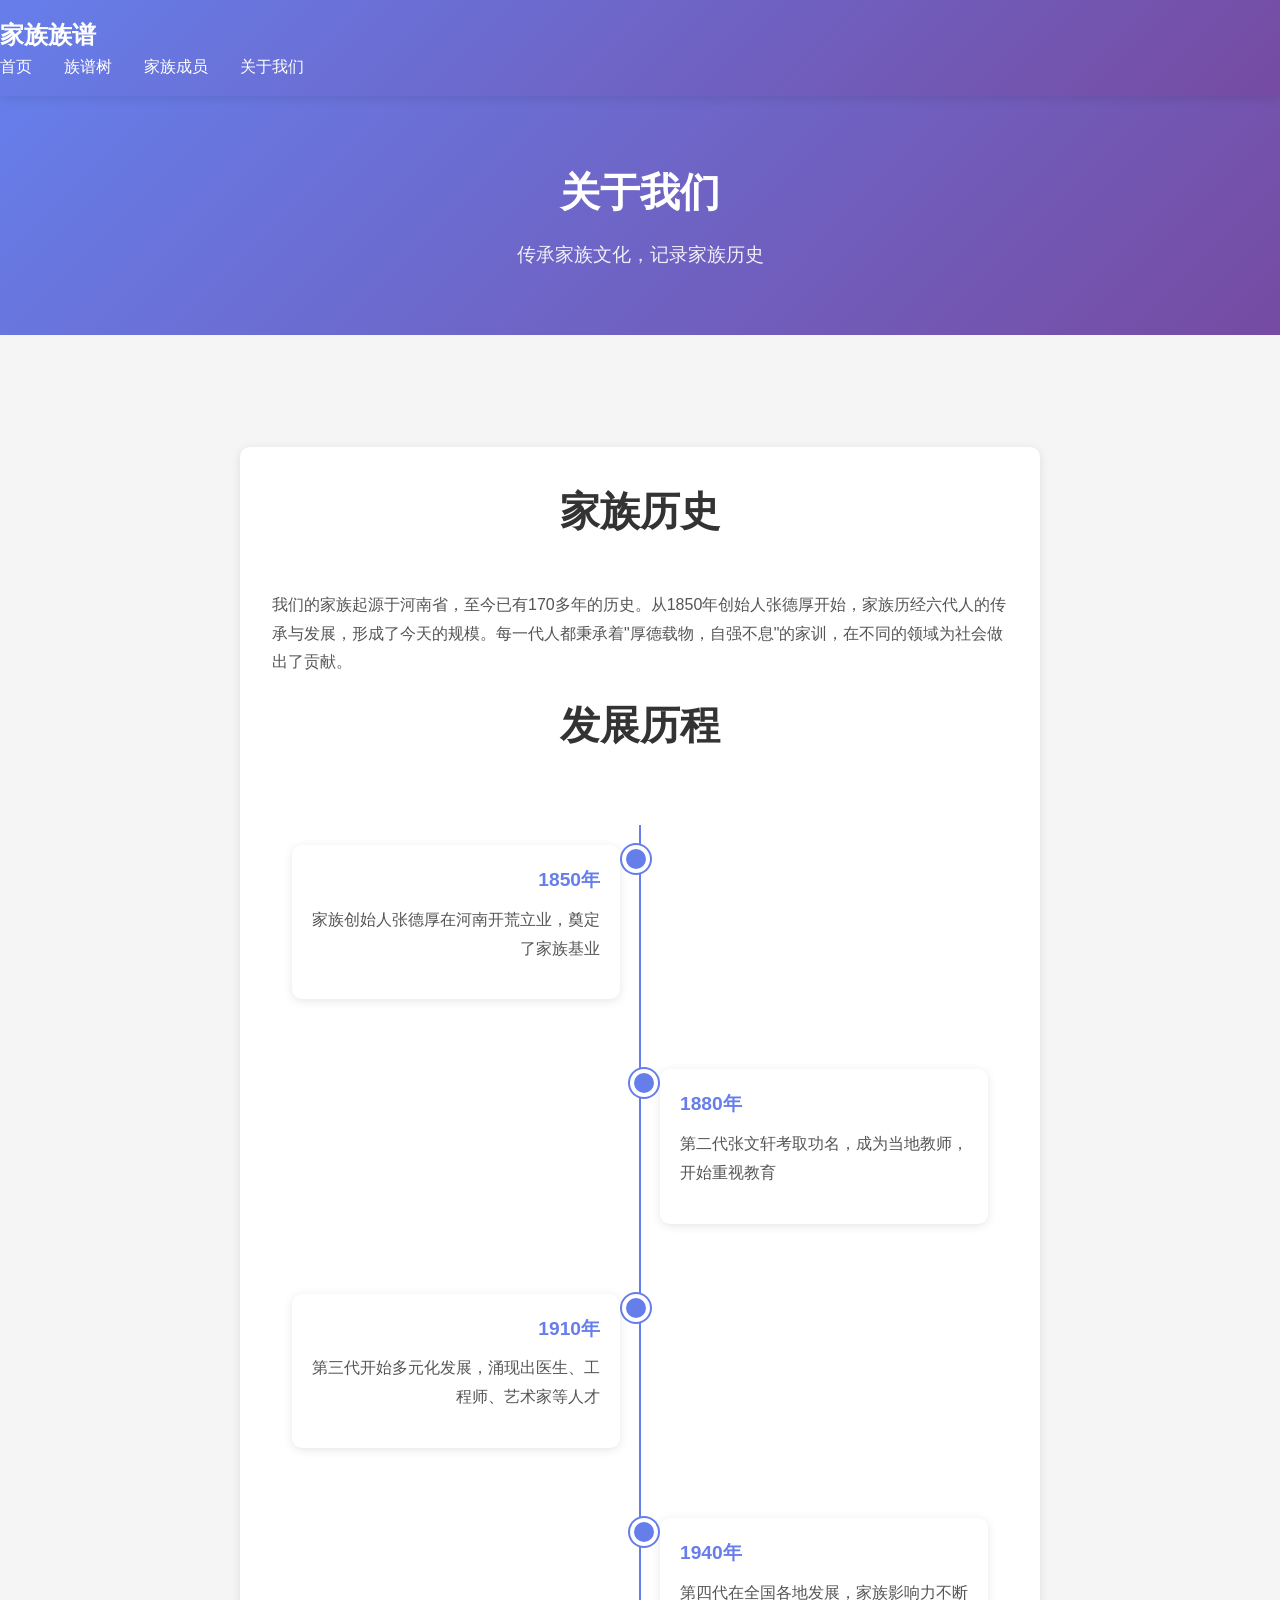
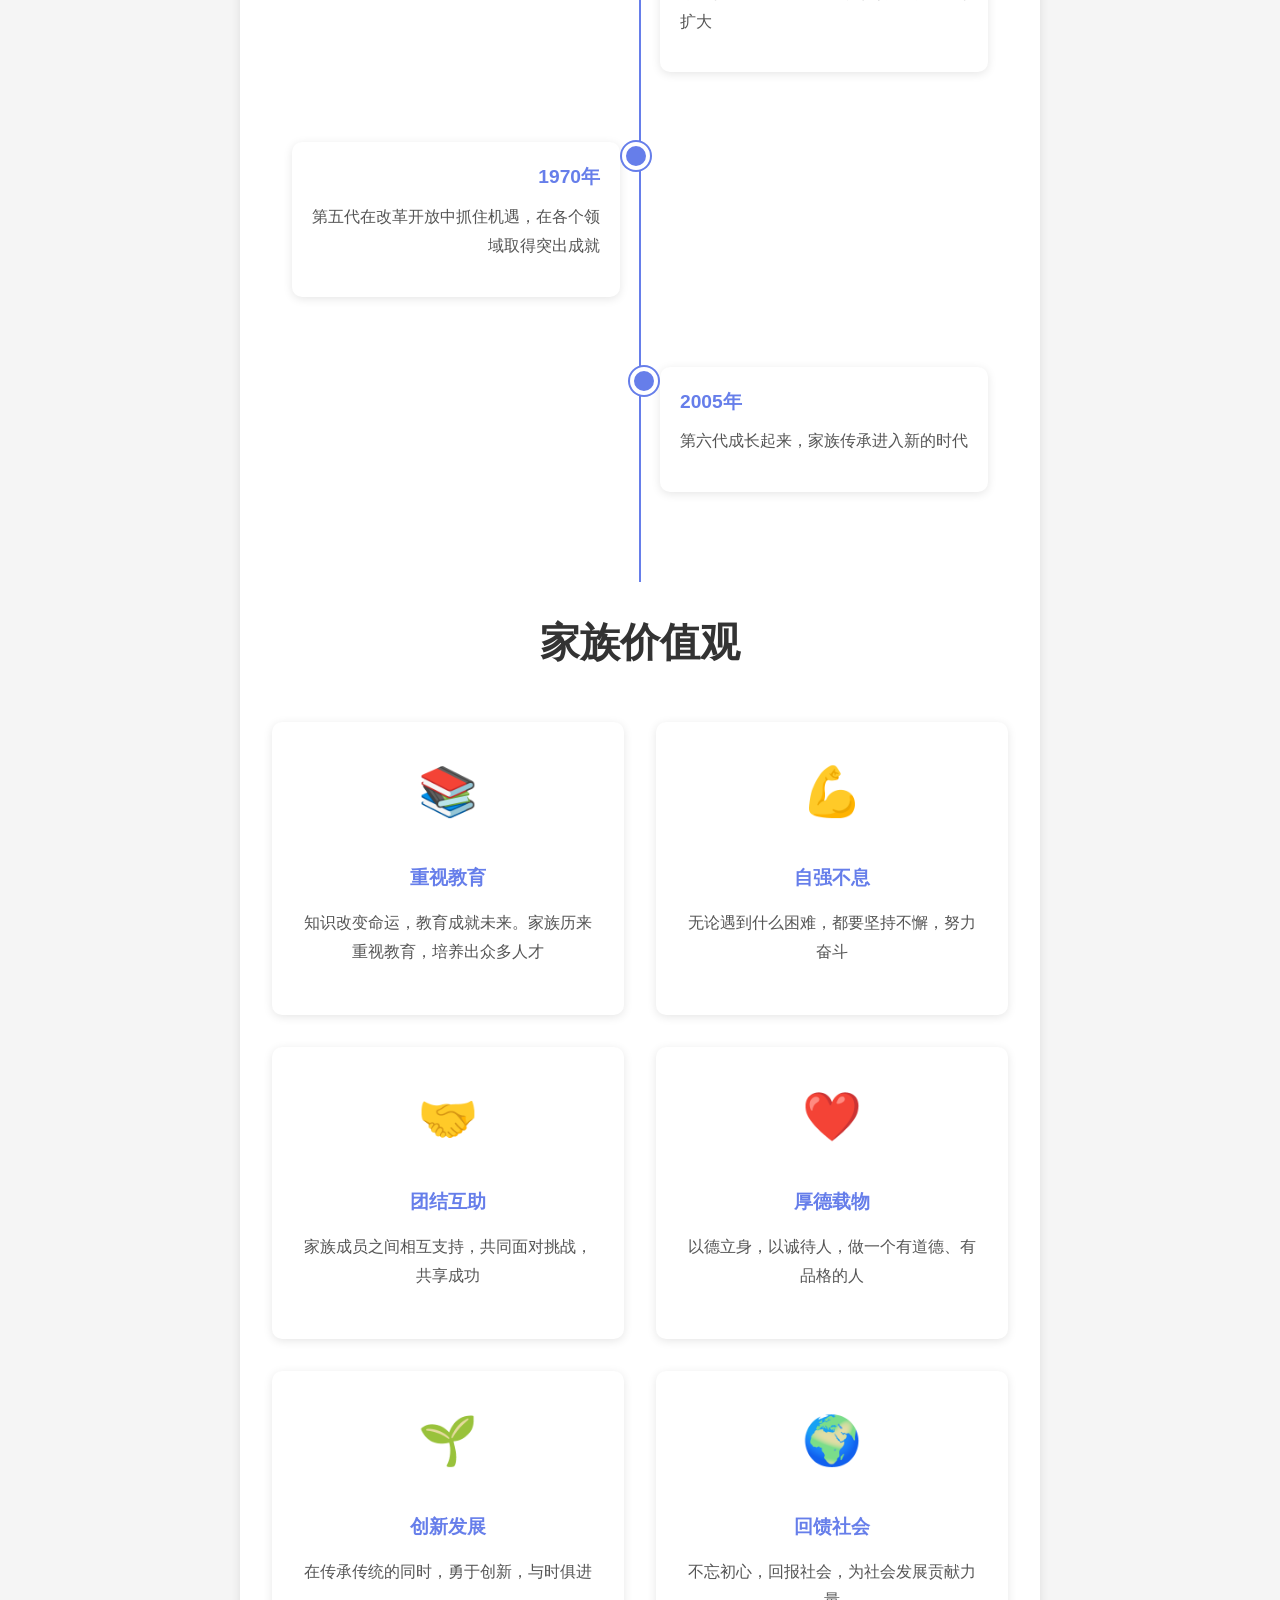
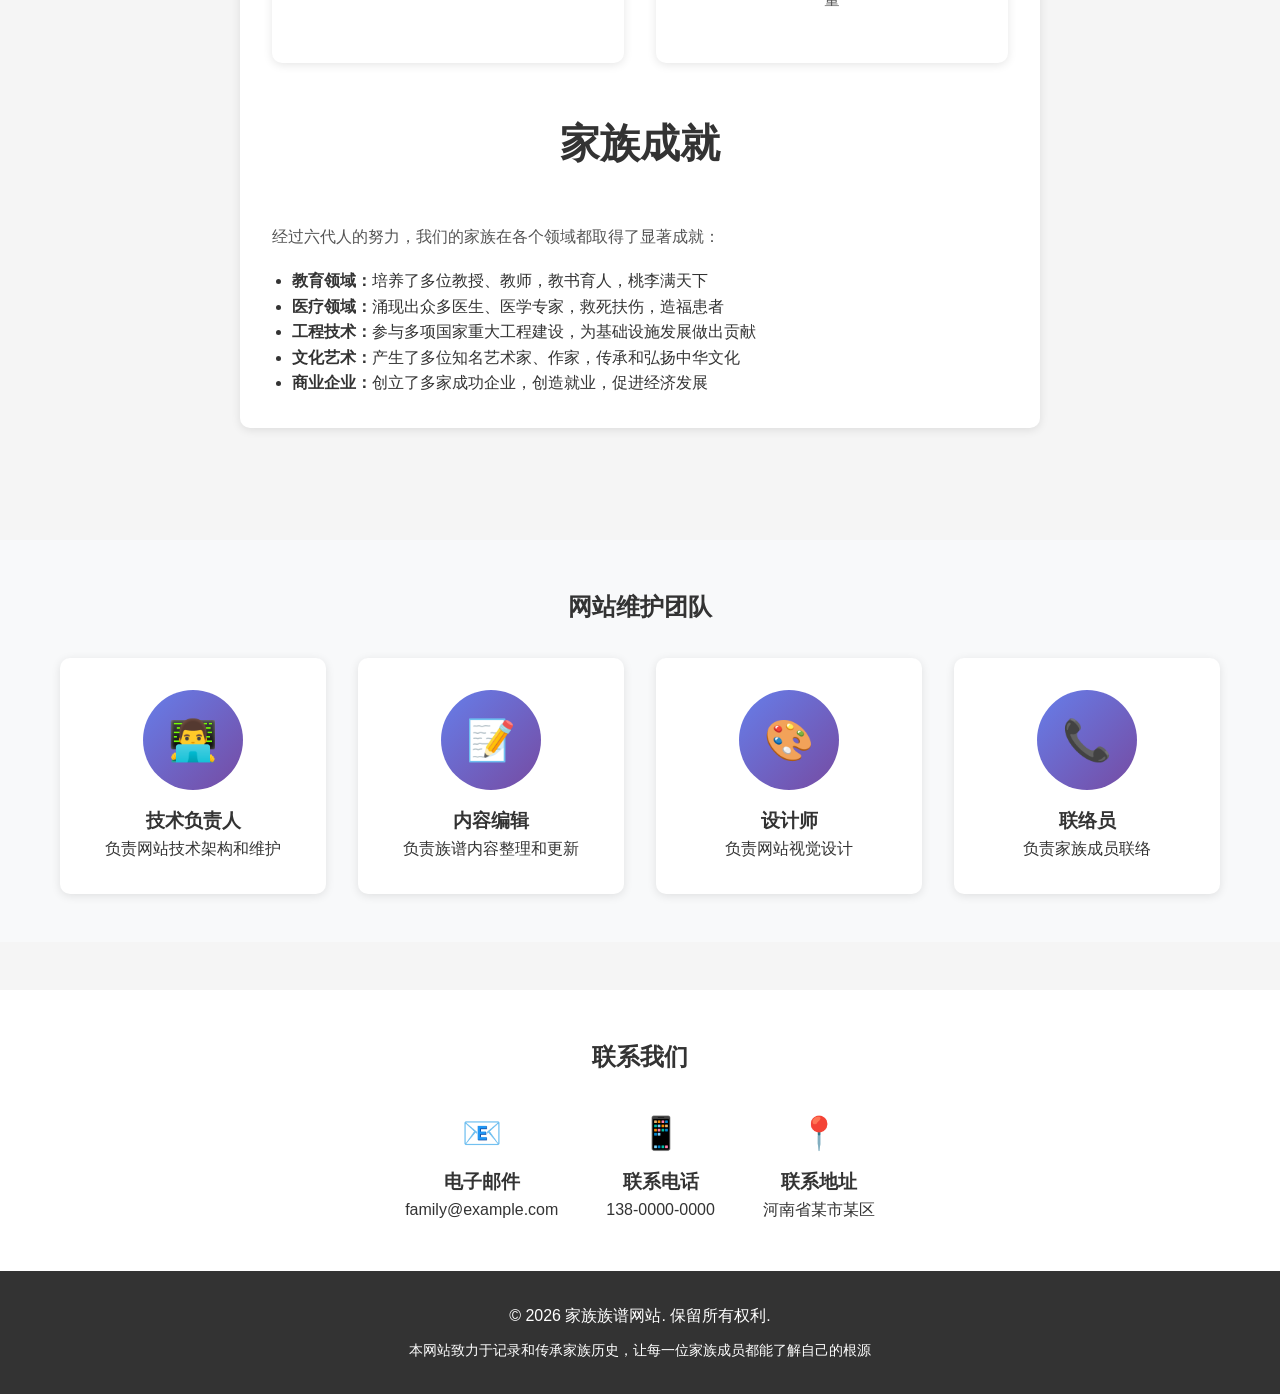
==== about.html @ 2ebe6a76 "Add files via upload" ====
<!DOCTYPE html>
<html lang="zh-CN">
<head>
    <meta charset="UTF-8">
    <meta name="viewport" content="width=device-width, initial-scale=1.0">
    <title>关于我们 - 家族族谱网站</title>
    <link rel="stylesheet" href="styles.css">
    <style>
        .about-hero {
            background: linear-gradient(135deg, #667eea 0%, #764ba2 100%);
            color: white;
            text-align: center;
            padding: 4rem 2rem;
            margin-bottom: 3rem;
        }

        .about-hero h1 {
            font-size: 2.5rem;
            margin-bottom: 1rem;
        }

        .about-hero p {
            font-size: 1.2rem;
            opacity: 0.9;
        }

        .timeline {
            position: relative;
            max-width: 800px;
            margin: 0 auto 3rem;
            padding: 20px 0;
        }

        .timeline::before {
            content: '';
            position: absolute;
            left: 50%;
            transform: translateX(-50%);
            width: 2px;
            height: 100%;
            background: #667eea;
        }

        .timeline-item {
            position: relative;
            margin-bottom: 30px;
            width: 50%;
            padding: 20px;
        }

        .timeline-item:nth-child(odd) {
            left: 0;
            text-align: right;
        }

        .timeline-item:nth-child(even) {
            left: 50%;
            text-align: left;
        }

        .timeline-item::before {
            content: '';
            position: absolute;
            top: 20px;
            width: 20px;
            height: 20px;
            background: #667eea;
            border-radius: 50%;
            border: 4px solid white;
            box-shadow: 0 0 0 2px #667eea;
        }

        .timeline-item:nth-child(odd)::before {
            right: -10px;
        }

        .timeline-item:nth-child(even)::before {
            left: -10px;
        }

        .timeline-content {
            background: white;
            padding: 20px;
            border-radius: 10px;
            box-shadow: 0 2px 10px rgba(0, 0, 0, 0.1);
        }

        .timeline-year {
            font-weight: bold;
            color: #667eea;
            font-size: 1.2rem;
            margin-bottom: 10px;
        }

        .values-grid {
            display: grid;
            grid-template-columns: repeat(auto-fit, minmax(250px, 1fr));
            gap: 2rem;
            margin-bottom: 3rem;
        }

        .value-card {
            background: white;
            padding: 2rem;
            border-radius: 10px;
            text-align: center;
            box-shadow: 0 2px 10px rgba(0, 0, 0, 0.1);
            transition: transform 0.3s;
        }

        .value-card:hover {
            transform: translateY(-5px);
        }

        .value-icon {
            font-size: 3rem;
            margin-bottom: 1rem;
        }

        .value-card h3 {
            color: #667eea;
            margin-bottom: 1rem;
        }

        .team-section {
            background: #f8f9fa;
            padding: 3rem 0;
            margin-top: 3rem;
        }

        .team-grid {
            display: grid;
            grid-template-columns: repeat(auto-fit, minmax(200px, 1fr));
            gap: 2rem;
            margin-top: 2rem;
        }

        .team-member {
            background: white;
            padding: 2rem;
            border-radius: 10px;
            text-align: center;
            box-shadow: 0 2px 10px rgba(0, 0, 0, 0.1);
        }

        .team-member-avatar {
            width: 100px;
            height: 100px;
            background: linear-gradient(135deg, #667eea 0%, #764ba2 100%);
            border-radius: 50%;
            margin: 0 auto 1rem;
            display: flex;
            align-items: center;
            justify-content: center;
            font-size: 2.5rem;
            color: white;
        }

        .contact-section {
            background: white;
            padding: 3rem 0;
            margin-top: 3rem;
        }

        .contact-info {
            display: flex;
            justify-content: center;
            gap: 3rem;
            flex-wrap: wrap;
            margin-top: 2rem;
        }

        .contact-item {
            text-align: center;
        }

        .contact-item-icon {
            font-size: 2rem;
            margin-bottom: 0.5rem;
        }

        @media (max-width: 768px) {
            .timeline::before {
                left: 20px;
            }

            .timeline-item {
                width: 100%;
                padding-left: 50px;
                text-align: left !important;
            }

            .timeline-item:nth-child(odd),
            .timeline-item:nth-child(even) {
                left: 0;
            }

            .timeline-item::before {
                left: 10px !important;
                right: auto !important;
            }

            .about-hero h1 {
                font-size: 2rem;
            }

            .contact-info {
                gap: 2rem;
            }
        }
    </style>
</head>
<body>
    <header>
        <nav class="navbar">
            <div class="nav-brand">家族族谱</div>
            <ul class="nav-menu">
                <li><a href="index.html">首页</a></li>
                <li><a href="tree.html">族谱树</a></li>
                <li><a href="members.html">家族成员</a></li>
                <li><a href="about.html">关于我们</a></li>
            </ul>
        </nav>
    </header>

    <main>
        <section class="about-hero">
            <h1>关于我们</h1>
            <p>传承家族文化，记录家族历史</p>
        </section>

        <section class="about-section">
            <div class="container">
                <div class="about-content">
                    <h2>家族历史</h2>
                    <p>我们的家族起源于河南省，至今已有170多年的历史。从1850年创始人张德厚开始，家族历经六代人的传承与发展，形成了今天的规模。每一代人都秉承着"厚德载物，自强不息"的家训，在不同的领域为社会做出了贡献。</p>

                    <h2>发展历程</h2>

                    <div class="timeline">
                        <div class="timeline-item">
                            <div class="timeline-content">
                                <div class="timeline-year">1850年</div>
                                <p>家族创始人张德厚在河南开荒立业，奠定了家族基业</p>
                            </div>
                        </div>

                        <div class="timeline-item">
                            <div class="timeline-content">
                                <div class="timeline-year">1880年</div>
                                <p>第二代张文轩考取功名，成为当地教师，开始重视教育</p>
                            </div>
                        </div>

                        <div class="timeline-item">
                            <div class="timeline-content">
                                <div class="timeline-year">1910年</div>
                                <p>第三代开始多元化发展，涌现出医生、工程师、艺术家等人才</p>
                            </div>
                        </div>

                        <div class="timeline-item">
                            <div class="timeline-content">
                                <div class="timeline-year">1940年</div>
                                <p>第四代在全国各地发展，家族影响力不断扩大</p>
                            </div>
                        </div>

                        <div class="timeline-item">
                            <div class="timeline-content">
                                <div class="timeline-year">1970年</div>
                                <p>第五代在改革开放中抓住机遇，在各个领域取得突出成就</p>
                            </div>
                        </div>

                        <div class="timeline-item">
                            <div class="timeline-content">
                                <div class="timeline-year">2005年</div>
                                <p>第六代成长起来，家族传承进入新的时代</p>
                            </div>
                        </div>
                    </div>

                    <h2>家族价值观</h2>

                    <div class="values-grid">
                        <div class="value-card">
                            <div class="value-icon">📚</div>
                            <h3>重视教育</h3>
                            <p>知识改变命运，教育成就未来。家族历来重视教育，培养出众多人才</p>
                        </div>

                        <div class="value-card">
                            <div class="value-icon">💪</div>
                            <h3>自强不息</h3>
                            <p>无论遇到什么困难，都要坚持不懈，努力奋斗</p>
                        </div>

                        <div class="value-card">
                            <div class="value-icon">🤝</div>
                            <h3>团结互助</h3>
                            <p>家族成员之间相互支持，共同面对挑战，共享成功</p>
                        </div>

                        <div class="value-card">
                            <div class="value-icon">❤️</div>
                            <h3>厚德载物</h3>
                            <p>以德立身，以诚待人，做一个有道德、有品格的人</p>
                        </div>

                        <div class="value-card">
                            <div class="value-icon">🌱</div>
                            <h3>创新发展</h3>
                            <p>在传承传统的同时，勇于创新，与时俱进</p>
                        </div>

                        <div class="value-card">
                            <div class="value-icon">🌍</div>
                            <h3>回馈社会</h3>
                            <p>不忘初心，回报社会，为社会发展贡献力量</p>
                        </div>
                    </div>

                    <h2>家族成就</h2>
                    <p>经过六代人的努力，我们的家族在各个领域都取得了显著成就：</p>
                    <ul style="margin-left: 20px; margin-top: 10px;">
                        <li><strong>教育领域：</strong>培养了多位教授、教师，教书育人，桃李满天下</li>
                        <li><strong>医疗领域：</strong>涌现出众多医生、医学专家，救死扶伤，造福患者</li>
                        <li><strong>工程技术：</strong>参与多项国家重大工程建设，为基础设施发展做出贡献</li>
                        <li><strong>文化艺术：</strong>产生了多位知名艺术家、作家，传承和弘扬中华文化</li>
                        <li><strong>商业企业：</strong>创立了多家成功企业，创造就业，促进经济发展</li>
                    </ul>
                </div>
            </div>
        </section>

        <section class="team-section">
            <div class="container">
                <h2 style="text-align: center; margin-bottom: 2rem;">网站维护团队</h2>
                <div class="team-grid">
                    <div class="team-member">
                        <div class="team-member-avatar">👨‍💻</div>
                        <h3>技术负责人</h3>
                        <p>负责网站技术架构和维护</p>
                    </div>
                    <div class="team-member">
                        <div class="team-member-avatar">📝</div>
                        <h3>内容编辑</h3>
                        <p>负责族谱内容整理和更新</p>
                    </div>
                    <div class="team-member">
                        <div class="team-member-avatar">🎨</div>
                        <h3>设计师</h3>
                        <p>负责网站视觉设计</p>
                    </div>
                    <div class="team-member">
                        <div class="team-member-avatar">📞</div>
                        <h3>联络员</h3>
                        <p>负责家族成员联络</p>
                    </div>
                </div>
            </div>
        </section>

        <section class="contact-section">
            <div class="container">
                <h2 style="text-align: center;">联系我们</h2>
                <div class="contact-info">
                    <div class="contact-item">
                        <div class="contact-item-icon">📧</div>
                        <h3>电子邮件</h3>
                        <p>family@example.com</p>
                    </div>
                    <div class="contact-item">
                        <div class="contact-item-icon">📱</div>
                        <h3>联系电话</h3>
                        <p>138-0000-0000</p>
                    </div>
                    <div class="contact-item">
                        <div class="contact-item-icon">📍</div>
                        <h3>联系地址</h3>
                        <p>河南省某市某区</p>
                    </div>
                </div>
            </div>
        </section>
    </main>

    <footer>
        <div class="container">
            <p>&copy; 2026 家族族谱网站. 保留所有权利.</p>
        </div>
        <p style="text-align: center; margin-top: 10px; font-size: 0.9rem;">
            本网站致力于记录和传承家族历史，让每一位家族成员都能了解自己的根源
        </p>
    </footer>
</body>
</html>
---- styles.css ----
/* 全局样式 */
* {
    margin: 0;
    padding: 0;
    box-sizing: border-box;
}

body {
    font-family: 'Microsoft YaHei', Arial, sans-serif;
    line-height: 1.6;
    color: #333;
    background-color: #f5f5f5;
}

.container {
    max-width: 1200px;
    margin: 0 auto;
    padding: 0 20px;
}

/* 导航栏样式 */
.navbar {
    background: linear-gradient(135deg, #667eea 0%, #764ba2 100%);
    padding: 1rem 0;
    box-shadow: 0 2px 10px rgba(0, 0, 0, 0.1);
    position: sticky;
    top: 0;
    z-index: 1000;
}

.navbar .container {
    display: flex;
    justify-content: space-between;
    align-items: center;
}

.nav-brand {
    font-size: 1.5rem;
    font-weight: bold;
    color: white;
}

.nav-menu {
    display: flex;
    list-style: none;
    gap: 2rem;
}

.nav-menu a {
    color: white;
    text-decoration: none;
    font-weight: 500;
    transition: opacity 0.3s;
}

.nav-menu a:hover {
    opacity: 0.8;
}

/* 主页英雄区域 */
.hero-section {
    background: linear-gradient(135deg, #667eea 0%, #764ba2 100%);
    color: white;
    text-align: center;
    padding: 6rem 2rem;
    min-height: 80vh;
    display: flex;
    align-items: center;
    justify-content: center;
}

.hero-content h1 {
    font-size: 3rem;
    margin-bottom: 1rem;
    text-shadow: 2px 2px 4px rgba(0, 0, 0, 0.2);
}

.hero-content p {
    font-size: 1.5rem;
    margin-bottom: 2rem;
    opacity: 0.9;
}

.hero-buttons {
    display: flex;
    gap: 1rem;
    justify-content: center;
    flex-wrap: wrap;
}

.btn {
    padding: 1rem 2rem;
    border-radius: 50px;
    text-decoration: none;
    font-weight: bold;
    transition: transform 0.3s, box-shadow 0.3s;
    display: inline-block;
}

.btn:hover {
    transform: translateY(-2px);
    box-shadow: 0 4px 15px rgba(0, 0, 0, 0.2);
}

.btn-primary {
    background: white;
    color: #667eea;
}

.btn-secondary {
    background: rgba(255, 255, 255, 0.2);
    color: white;
    border: 2px solid white;
}

/* 特色区域 */
.features-section {
    padding: 4rem 0;
    background: white;
}

.features-section h2 {
    text-align: center;
    font-size: 2.5rem;
    margin-bottom: 3rem;
    color: #333;
}

.features-grid {
    display: grid;
    grid-template-columns: repeat(auto-fit, minmax(300px, 1fr));
    gap: 2rem;
}

.feature-card {
    text-align: center;
    padding: 2rem;
    background: #f8f9fa;
    border-radius: 10px;
    transition: transform 0.3s, box-shadow 0.3s;
}

.feature-card:hover {
    transform: translateY(-5px);
    box-shadow: 0 5px 20px rgba(0, 0, 0, 0.1);
}

.feature-icon {
    font-size: 3rem;
    margin-bottom: 1rem;
}

.feature-card h3 {
    font-size: 1.5rem;
    margin-bottom: 1rem;
    color: #667eea;
}

.feature-card p {
    color: #666;
}

/* 介绍区域 */
.intro-section {
    padding: 4rem 0;
    background: #f8f9fa;
}

.intro-section h2 {
    text-align: center;
    font-size: 2.5rem;
    margin-bottom: 2rem;
    color: #333;
}

.intro-content {
    max-width: 800px;
    margin: 0 auto;
    text-align: center;
}

.intro-content p {
    font-size: 1.1rem;
    line-height: 1.8;
    color: #555;
    margin-bottom: 1.5rem;
}

/* 页脚 */
footer {
    background: #333;
    color: white;
    text-align: center;
    padding: 2rem 0;
    margin-top: auto;
}

/* 响应式设计 */
@media (max-width: 768px) {
    .navbar .container {
        flex-direction: column;
        gap: 1rem;
    }

    .nav-menu {
        gap: 1rem;
        flex-wrap: wrap;
        justify-content: center;
    }

    .hero-content h1 {
        font-size: 2rem;
    }

    .hero-content p {
        font-size: 1.2rem;
    }

    .features-section h2,
    .intro-section h2 {
        font-size: 2rem;
    }

    .hero-buttons {
        flex-direction: column;
        align-items: center;
    }

    .btn {
        width: 200px;
    }
}

/* 族谱树页面样式 */
.tree-section {
    padding: 4rem 0;
    min-height: 80vh;
}

.tree-section h2 {
    text-align: center;
    font-size: 2.5rem;
    margin-bottom: 3rem;
    color: #333;
}

.tree-container {
    display: flex;
    justify-content: center;
    overflow-x: auto;
    padding: 2rem;
}

/* 成员页面样式 */
.members-section {
    padding: 4rem 0;
    min-height: 80vh;
}

.members-section h2 {
    text-align: center;
    font-size: 2.5rem;
    margin-bottom: 3rem;
    color: #333;
}

.members-grid {
    display: grid;
    grid-template-columns: repeat(auto-fill, minmax(280px, 1fr));
    gap: 2rem;
}

.member-card {
    background: white;
    border-radius: 10px;
    overflow: hidden;
    box-shadow: 0 2px 10px rgba(0, 0, 0, 0.1);
    transition: transform 0.3s, box-shadow 0.3s;
}

.member-card:hover {
    transform: translateY(-5px);
    box-shadow: 0 5px 20px rgba(0, 0, 0, 0.15);
}

.member-photo {
    width: 100%;
    height: 200px;
    background: linear-gradient(135deg, #667eea 0%, #764ba2 100%);
    display: flex;
    align-items: center;
    justify-content: center;
    font-size: 4rem;
    color: white;
}

.member-info {
    padding: 1.5rem;
}

.member-name {
    font-size: 1.5rem;
    font-weight: bold;
    color: #333;
    margin-bottom: 0.5rem;
}

.member-generation {
    color: #667eea;
    font-weight: 500;
    margin-bottom: 1rem;
}

.member-bio {
    color: #666;
    font-size: 0.9rem;
    line-height: 1.6;
}

/* 关于页面样式 */
.about-section {
    padding: 4rem 0;
    min-height: 80vh;
}

.about-section h2 {
    text-align: center;
    font-size: 2.5rem;
    margin-bottom: 3rem;
    color: #333;
}

.about-content {
    max-width: 800px;
    margin: 0 auto;
    background: white;
    padding: 2rem;
    border-radius: 10px;
    box-shadow: 0 2px 10px rgba(0, 0, 0, 0.1);
}

.about-content h3 {
    color: #667eea;
    margin-bottom: 1rem;
    margin-top: 2rem;
}

.about-content h3:first-child {
    margin-top: 0;
}

.about-content p {
    line-height: 1.8;
    color: #555;
    margin-bottom: 1rem;
}

.modal {
    display: none;
    position: fixed;
    z-index: 2000;
    left: 0;
    top: 0;
    width: 100%;
    height: 100%;
    background-color: rgba(0, 0, 0, 0.5);
}

.modal-content {
    background-color: white;
    margin: 10% auto;
    padding: 2rem;
    border-radius: 10px;
    width: 80%;
    max-width: 600px;
    position: relative;
    max-height: 80vh;
    overflow-y: auto;
}

.close {
    position: absolute;
    right: 20px;
    top: 10px;
    font-size: 28px;
    font-weight: bold;
    color: #aaa;
    cursor: pointer;
}

.close:hover {
    color: #333;
}
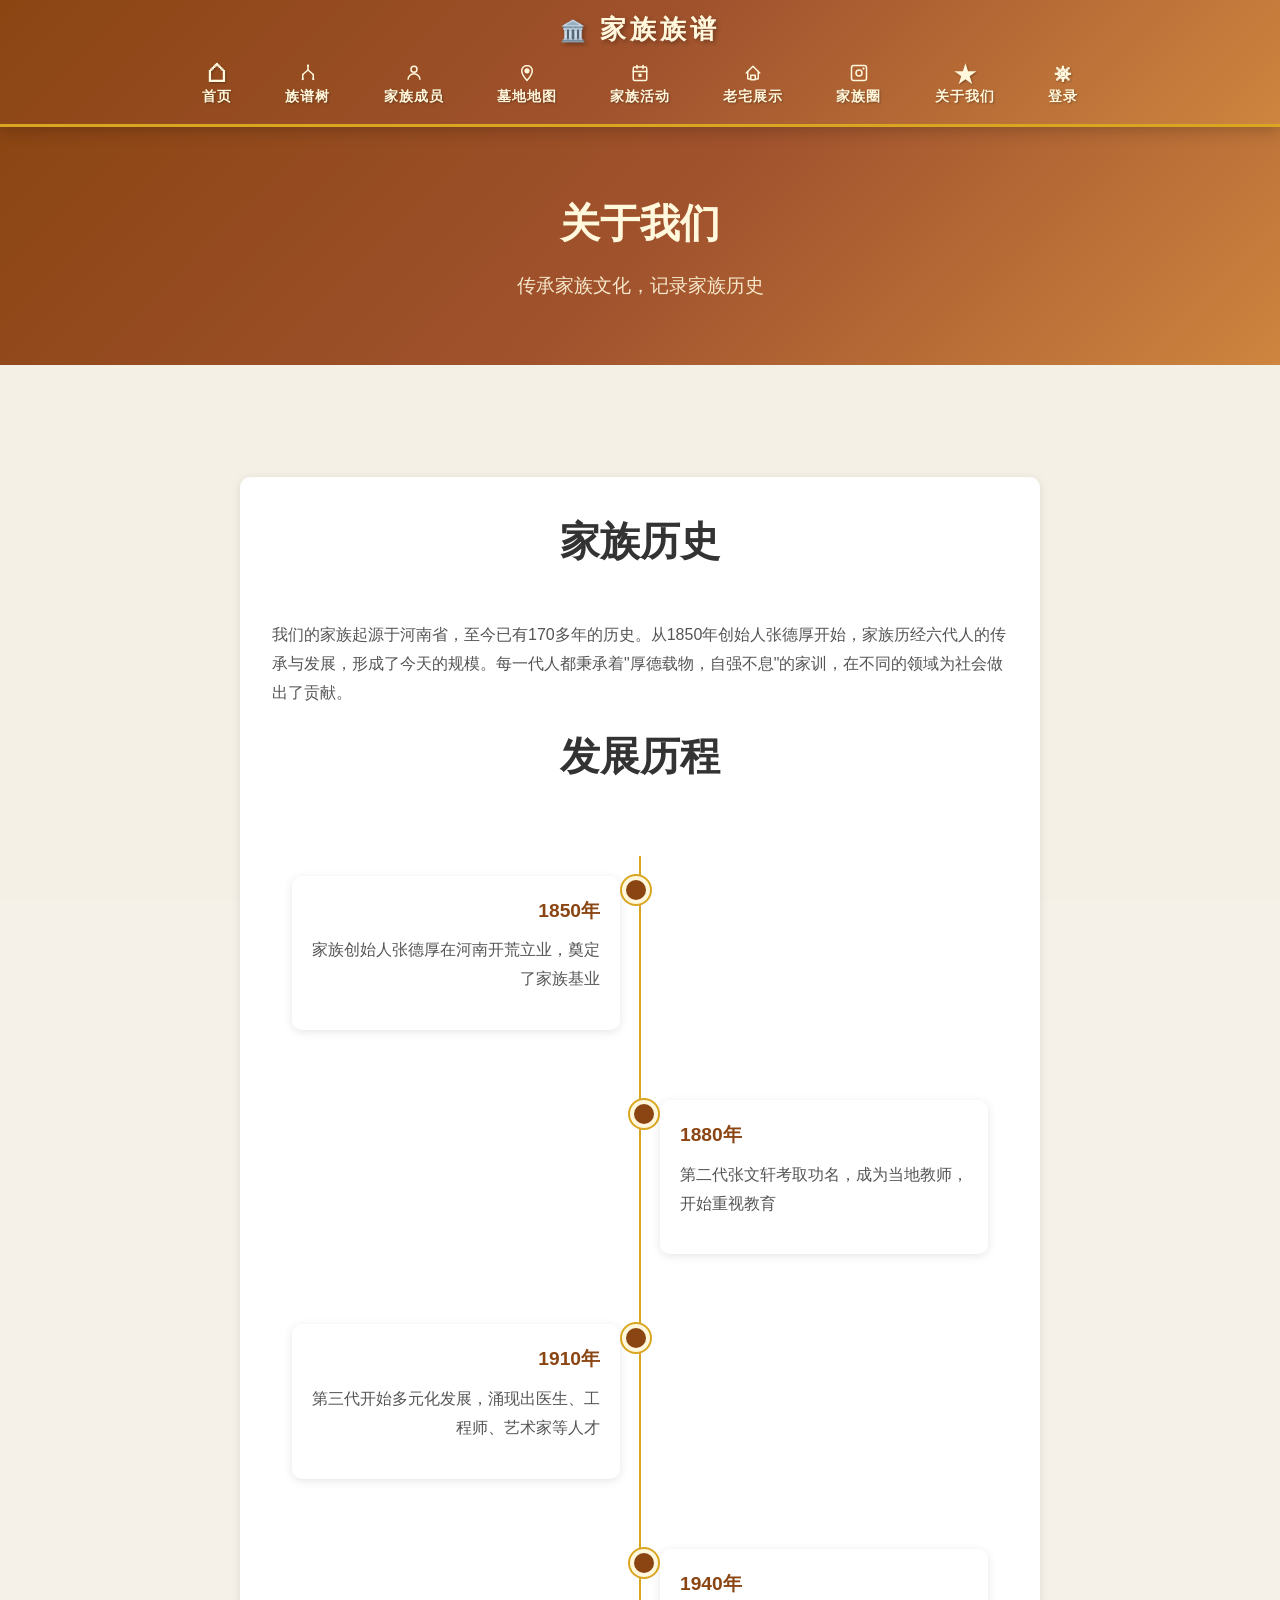
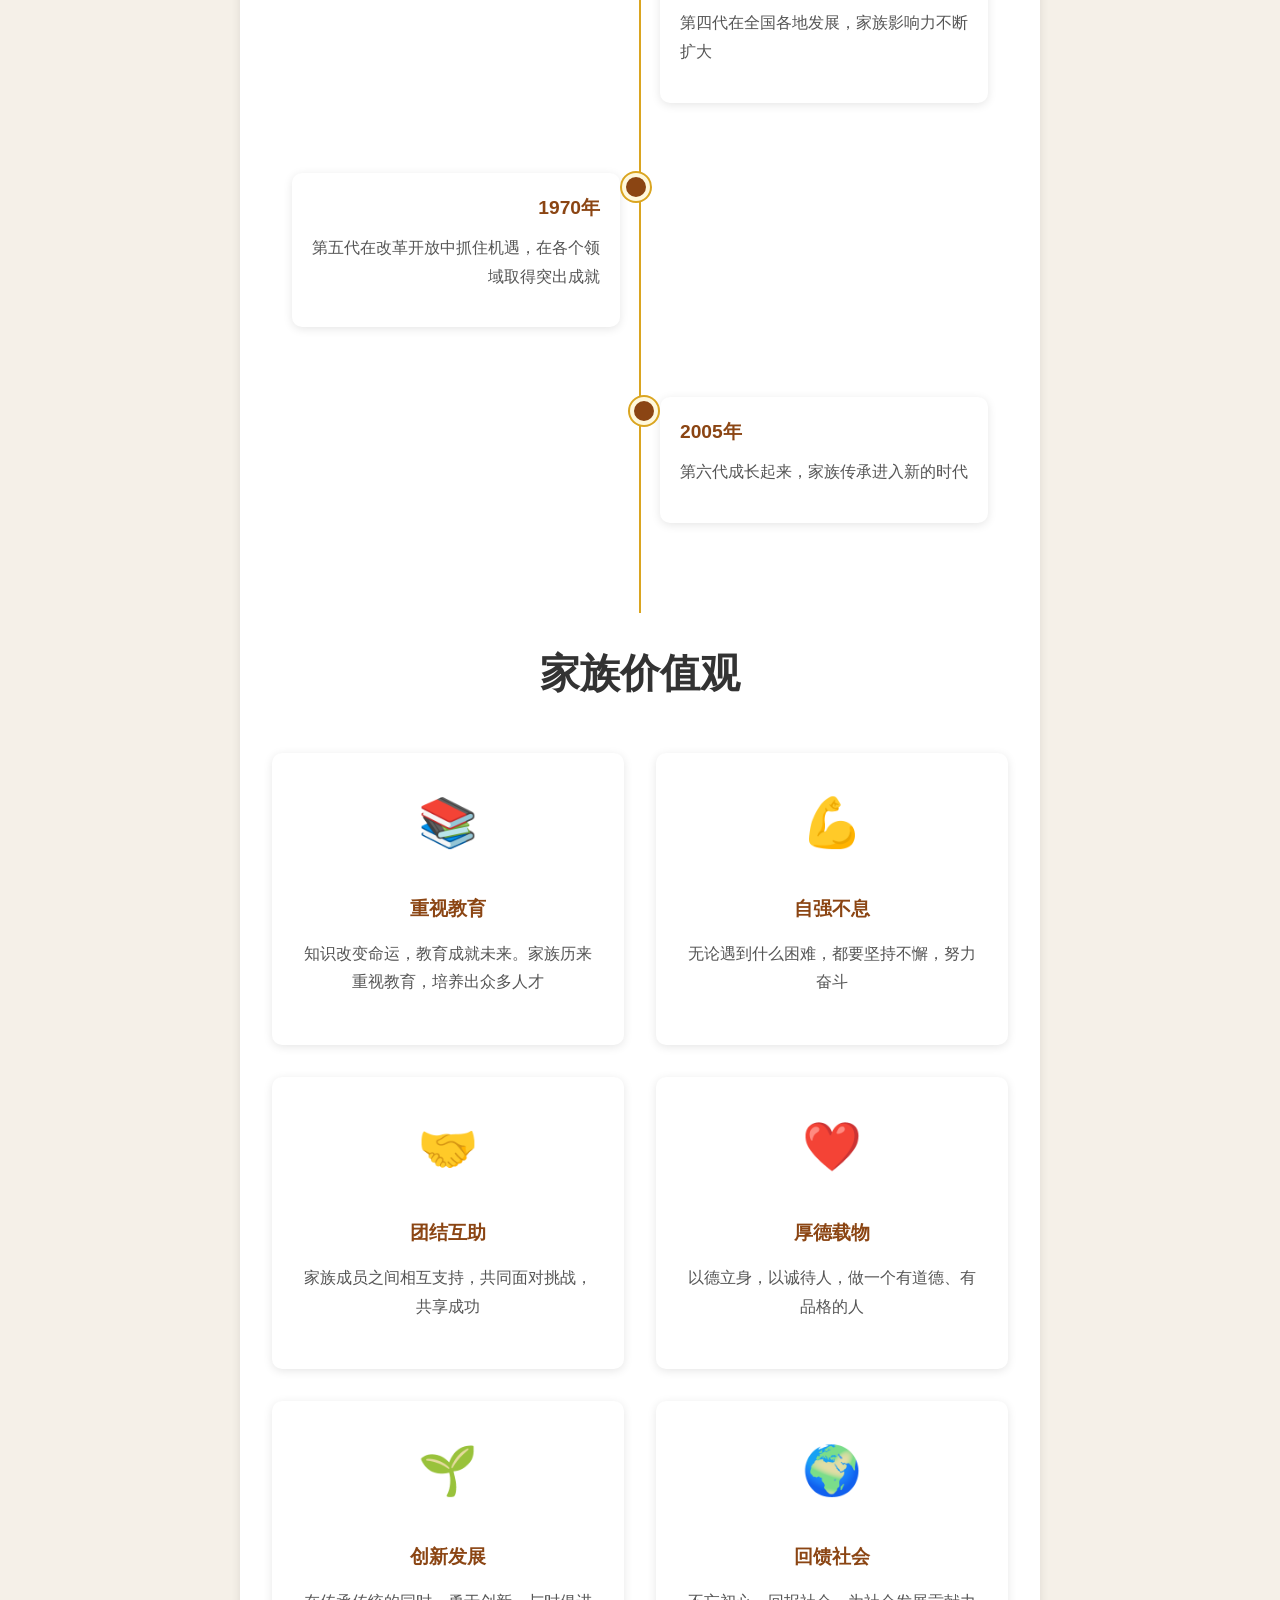
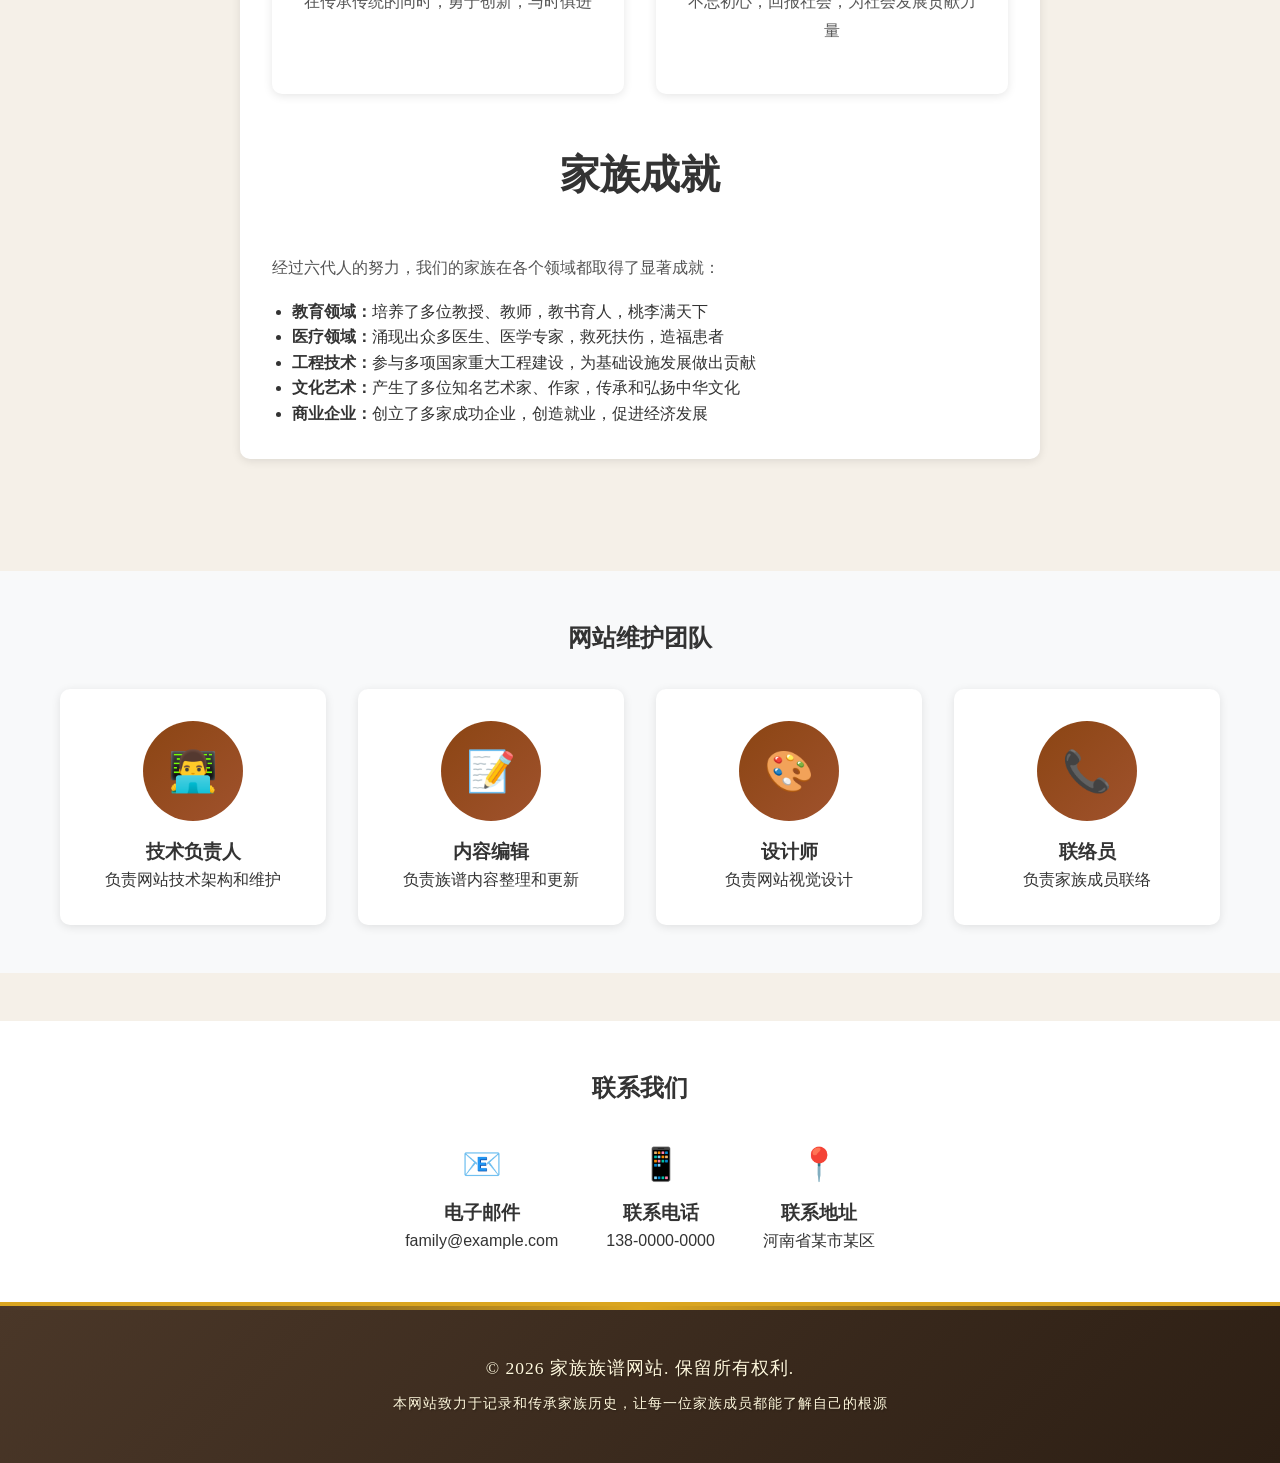
==== commit 82018f12: "Add files via upload" ====
--- a/about.html
+++ b/about.html
@@ -1,398 +1,389 @@
-<!DOCTYPE html>
-<html lang="zh-CN">
-<head>
-    <meta charset="UTF-8">
-    <meta name="viewport" content="width=device-width, initial-scale=1.0">
-    <title>关于我们 - 家族族谱网站</title>
-    <link rel="stylesheet" href="styles.css">
-    <style>
-        .about-hero {
-            background: linear-gradient(135deg, #667eea 0%, #764ba2 100%);
-            color: white;
-            text-align: center;
-            padding: 4rem 2rem;
-            margin-bottom: 3rem;
-        }
-
-        .about-hero h1 {
-            font-size: 2.5rem;
-            margin-bottom: 1rem;
-        }
-
-        .about-hero p {
-            font-size: 1.2rem;
-            opacity: 0.9;
-        }
-
-        .timeline {
-            position: relative;
-            max-width: 800px;
-            margin: 0 auto 3rem;
-            padding: 20px 0;
-        }
-
-        .timeline::before {
-            content: '';
-            position: absolute;
-            left: 50%;
-            transform: translateX(-50%);
-            width: 2px;
-            height: 100%;
-            background: #667eea;
-        }
-
-        .timeline-item {
-            position: relative;
-            margin-bottom: 30px;
-            width: 50%;
-            padding: 20px;
-        }
-
-        .timeline-item:nth-child(odd) {
-            left: 0;
-            text-align: right;
-        }
-
-        .timeline-item:nth-child(even) {
-            left: 50%;
-            text-align: left;
-        }
-
-        .timeline-item::before {
-            content: '';
-            position: absolute;
-            top: 20px;
-            width: 20px;
-            height: 20px;
-            background: #667eea;
-            border-radius: 50%;
-            border: 4px solid white;
-            box-shadow: 0 0 0 2px #667eea;
-        }
-
-        .timeline-item:nth-child(odd)::before {
-            right: -10px;
-        }
-
-        .timeline-item:nth-child(even)::before {
-            left: -10px;
-        }
-
-        .timeline-content {
-            background: white;
-            padding: 20px;
-            border-radius: 10px;
-            box-shadow: 0 2px 10px rgba(0, 0, 0, 0.1);
-        }
-
-        .timeline-year {
-            font-weight: bold;
-            color: #667eea;
-            font-size: 1.2rem;
-            margin-bottom: 10px;
-        }
-
-        .values-grid {
-            display: grid;
-            grid-template-columns: repeat(auto-fit, minmax(250px, 1fr));
-            gap: 2rem;
-            margin-bottom: 3rem;
-        }
-
-        .value-card {
-            background: white;
-            padding: 2rem;
-            border-radius: 10px;
-            text-align: center;
-            box-shadow: 0 2px 10px rgba(0, 0, 0, 0.1);
-            transition: transform 0.3s;
-        }
-
-        .value-card:hover {
-            transform: translateY(-5px);
-        }
-
-        .value-icon {
-            font-size: 3rem;
-            margin-bottom: 1rem;
-        }
-
-        .value-card h3 {
-            color: #667eea;
-            margin-bottom: 1rem;
-        }
-
-        .team-section {
-            background: #f8f9fa;
-            padding: 3rem 0;
-            margin-top: 3rem;
-        }
-
-        .team-grid {
-            display: grid;
-            grid-template-columns: repeat(auto-fit, minmax(200px, 1fr));
-            gap: 2rem;
-            margin-top: 2rem;
-        }
-
-        .team-member {
-            background: white;
-            padding: 2rem;
-            border-radius: 10px;
-            text-align: center;
-            box-shadow: 0 2px 10px rgba(0, 0, 0, 0.1);
-        }
-
-        .team-member-avatar {
-            width: 100px;
-            height: 100px;
-            background: linear-gradient(135deg, #667eea 0%, #764ba2 100%);
-            border-radius: 50%;
-            margin: 0 auto 1rem;
-            display: flex;
-            align-items: center;
-            justify-content: center;
-            font-size: 2.5rem;
-            color: white;
-        }
-
-        .contact-section {
-            background: white;
-            padding: 3rem 0;
-            margin-top: 3rem;
-        }
-
-        .contact-info {
-            display: flex;
-            justify-content: center;
-            gap: 3rem;
-            flex-wrap: wrap;
-            margin-top: 2rem;
-        }
-
-        .contact-item {
-            text-align: center;
-        }
-
-        .contact-item-icon {
-            font-size: 2rem;
-            margin-bottom: 0.5rem;
-        }
-
-        @media (max-width: 768px) {
-            .timeline::before {
-                left: 20px;
-            }
-
-            .timeline-item {
-                width: 100%;
-                padding-left: 50px;
-                text-align: left !important;
-            }
-
-            .timeline-item:nth-child(odd),
-            .timeline-item:nth-child(even) {
-                left: 0;
-            }
-
-            .timeline-item::before {
-                left: 10px !important;
-                right: auto !important;
-            }
-
-            .about-hero h1 {
-                font-size: 2rem;
-            }
-
-            .contact-info {
-                gap: 2rem;
-            }
-        }
-    </style>
-</head>
-<body>
-    <header>
-        <nav class="navbar">
-            <div class="nav-brand">家族族谱</div>
-            <ul class="nav-menu">
-                <li><a href="index.html">首页</a></li>
-                <li><a href="tree.html">族谱树</a></li>
-                <li><a href="members.html">家族成员</a></li>
-                <li><a href="about.html">关于我们</a></li>
-            </ul>
-        </nav>
-    </header>
-
-    <main>
-        <section class="about-hero">
-            <h1>关于我们</h1>
-            <p>传承家族文化，记录家族历史</p>
-        </section>
-
-        <section class="about-section">
-            <div class="container">
-                <div class="about-content">
-                    <h2>家族历史</h2>
-                    <p>我们的家族起源于河南省，至今已有170多年的历史。从1850年创始人张德厚开始，家族历经六代人的传承与发展，形成了今天的规模。每一代人都秉承着"厚德载物，自强不息"的家训，在不同的领域为社会做出了贡献。</p>
-
-                    <h2>发展历程</h2>
-
-                    <div class="timeline">
-                        <div class="timeline-item">
-                            <div class="timeline-content">
-                                <div class="timeline-year">1850年</div>
-                                <p>家族创始人张德厚在河南开荒立业，奠定了家族基业</p>
-                            </div>
-                        </div>
-
-                        <div class="timeline-item">
-                            <div class="timeline-content">
-                                <div class="timeline-year">1880年</div>
-                                <p>第二代张文轩考取功名，成为当地教师，开始重视教育</p>
-                            </div>
-                        </div>
-
-                        <div class="timeline-item">
-                            <div class="timeline-content">
-                                <div class="timeline-year">1910年</div>
-                                <p>第三代开始多元化发展，涌现出医生、工程师、艺术家等人才</p>
-                            </div>
-                        </div>
-
-                        <div class="timeline-item">
-                            <div class="timeline-content">
-                                <div class="timeline-year">1940年</div>
-                                <p>第四代在全国各地发展，家族影响力不断扩大</p>
-                            </div>
-                        </div>
-
-                        <div class="timeline-item">
-                            <div class="timeline-content">
-                                <div class="timeline-year">1970年</div>
-                                <p>第五代在改革开放中抓住机遇，在各个领域取得突出成就</p>
-                            </div>
-                        </div>
-
-                        <div class="timeline-item">
-                            <div class="timeline-content">
-                                <div class="timeline-year">2005年</div>
-                                <p>第六代成长起来，家族传承进入新的时代</p>
-                            </div>
-                        </div>
-                    </div>
-
-                    <h2>家族价值观</h2>
-
-                    <div class="values-grid">
-                        <div class="value-card">
-                            <div class="value-icon">📚</div>
-                            <h3>重视教育</h3>
-                            <p>知识改变命运，教育成就未来。家族历来重视教育，培养出众多人才</p>
-                        </div>
-
-                        <div class="value-card">
-                            <div class="value-icon">💪</div>
-                            <h3>自强不息</h3>
-                            <p>无论遇到什么困难，都要坚持不懈，努力奋斗</p>
-                        </div>
-
-                        <div class="value-card">
-                            <div class="value-icon">🤝</div>
-                            <h3>团结互助</h3>
-                            <p>家族成员之间相互支持，共同面对挑战，共享成功</p>
-                        </div>
-
-                        <div class="value-card">
-                            <div class="value-icon">❤️</div>
-                            <h3>厚德载物</h3>
-                            <p>以德立身，以诚待人，做一个有道德、有品格的人</p>
-                        </div>
-
-                        <div class="value-card">
-                            <div class="value-icon">🌱</div>
-                            <h3>创新发展</h3>
-                            <p>在传承传统的同时，勇于创新，与时俱进</p>
-                        </div>
-
-                        <div class="value-card">
-                            <div class="value-icon">🌍</div>
-                            <h3>回馈社会</h3>
-                            <p>不忘初心，回报社会，为社会发展贡献力量</p>
-                        </div>
-                    </div>
-
-                    <h2>家族成就</h2>
-                    <p>经过六代人的努力，我们的家族在各个领域都取得了显著成就：</p>
-                    <ul style="margin-left: 20px; margin-top: 10px;">
-                        <li><strong>教育领域：</strong>培养了多位教授、教师，教书育人，桃李满天下</li>
-                        <li><strong>医疗领域：</strong>涌现出众多医生、医学专家，救死扶伤，造福患者</li>
-                        <li><strong>工程技术：</strong>参与多项国家重大工程建设，为基础设施发展做出贡献</li>
-                        <li><strong>文化艺术：</strong>产生了多位知名艺术家、作家，传承和弘扬中华文化</li>
-                        <li><strong>商业企业：</strong>创立了多家成功企业，创造就业，促进经济发展</li>
-                    </ul>
-                </div>
-            </div>
-        </section>
-
-        <section class="team-section">
-            <div class="container">
-                <h2 style="text-align: center; margin-bottom: 2rem;">网站维护团队</h2>
-                <div class="team-grid">
-                    <div class="team-member">
-                        <div class="team-member-avatar">👨‍💻</div>
-                        <h3>技术负责人</h3>
-                        <p>负责网站技术架构和维护</p>
-                    </div>
-                    <div class="team-member">
-                        <div class="team-member-avatar">📝</div>
-                        <h3>内容编辑</h3>
-                        <p>负责族谱内容整理和更新</p>
-                    </div>
-                    <div class="team-member">
-                        <div class="team-member-avatar">🎨</div>
-                        <h3>设计师</h3>
-                        <p>负责网站视觉设计</p>
-                    </div>
-                    <div class="team-member">
-                        <div class="team-member-avatar">📞</div>
-                        <h3>联络员</h3>
-                        <p>负责家族成员联络</p>
-                    </div>
-                </div>
-            </div>
-        </section>
-
-        <section class="contact-section">
-            <div class="container">
-                <h2 style="text-align: center;">联系我们</h2>
-                <div class="contact-info">
-                    <div class="contact-item">
-                        <div class="contact-item-icon">📧</div>
-                        <h3>电子邮件</h3>
-                        <p>family@example.com</p>
-                    </div>
-                    <div class="contact-item">
-                        <div class="contact-item-icon">📱</div>
-                        <h3>联系电话</h3>
-                        <p>138-0000-0000</p>
-                    </div>
-                    <div class="contact-item">
-                        <div class="contact-item-icon">📍</div>
-                        <h3>联系地址</h3>
-                        <p>河南省某市某区</p>
-                    </div>
-                </div>
-            </div>
-        </section>
-    </main>
-
-    <footer>
-        <div class="container">
-            <p>&copy; 2026 家族族谱网站. 保留所有权利.</p>
-        </div>
-        <p style="text-align: center; margin-top: 10px; font-size: 0.9rem;">
-            本网站致力于记录和传承家族历史，让每一位家族成员都能了解自己的根源
-        </p>
-    </footer>
-</body>
+<!DOCTYPE html>
+<html lang="zh-CN">
+<head>
+    <meta charset="UTF-8">
+    <meta name="viewport" content="width=1200, initial-scale=1, minimum-scale=1, maximum-scale=1, user-scalable=no, shrink-to-fit=no">
+    <title>关于我们 - 家族族谱网站</title>
+    <link rel="stylesheet" href="styles.css">
+    <style>
+        .about-hero {
+            background: linear-gradient(135deg, #8B4513 0%, #A0522D 50%, #CD853F 100%);
+            color: #FFF8DC;
+            text-align: center;
+            padding: 4rem 2rem;
+            margin-bottom: 3rem;
+        }
+
+        .about-hero h1 {
+            font-size: 2.5rem;
+            margin-bottom: 1rem;
+        }
+
+        .about-hero p {
+            font-size: 1.2rem;
+            opacity: 0.9;
+        }
+
+        .timeline {
+            position: relative;
+            max-width: 800px;
+            margin: 0 auto 3rem;
+            padding: 20px 0;
+        }
+
+        .timeline::before {
+            content: '';
+            position: absolute;
+            left: 50%;
+            transform: translateX(-50%);
+            width: 2px;
+            height: 100%;
+            background: #DAA520;
+        }
+
+        .timeline-item {
+            position: relative;
+            margin-bottom: 30px;
+            width: 50%;
+            padding: 20px;
+        }
+
+        .timeline-item:nth-child(odd) {
+            left: 0;
+            text-align: right;
+        }
+
+        .timeline-item:nth-child(even) {
+            left: 50%;
+            text-align: left;
+        }
+
+        .timeline-item::before {
+            content: '';
+            position: absolute;
+            top: 20px;
+            width: 20px;
+            height: 20px;
+            background: #8B4513;
+            border-radius: 50%;
+            border: 4px solid #FFF8DC;
+            box-shadow: 0 0 0 2px #DAA520;
+        }
+
+        .timeline-item:nth-child(odd)::before {
+            right: -10px;
+        }
+
+        .timeline-item:nth-child(even)::before {
+            left: -10px;
+        }
+
+        .timeline-content {
+            background: white;
+            padding: 20px;
+            border-radius: 10px;
+            box-shadow: 0 2px 10px rgba(0, 0, 0, 0.1);
+        }
+
+        .timeline-year {
+            font-weight: bold;
+            color: #8B4513;
+            font-size: 1.2rem;
+            margin-bottom: 10px;
+        }
+
+        .values-grid {
+            display: grid;
+            grid-template-columns: repeat(auto-fit, minmax(250px, 1fr));
+            gap: 2rem;
+            margin-bottom: 3rem;
+        }
+
+        .value-card {
+            background: white;
+            padding: 2rem;
+            border-radius: 10px;
+            text-align: center;
+            box-shadow: 0 2px 10px rgba(0, 0, 0, 0.1);
+            transition: transform 0.3s;
+        }
+
+        .value-card:hover {
+            transform: translateY(-5px);
+        }
+
+        .value-icon {
+            font-size: 3rem;
+            margin-bottom: 1rem;
+        }
+
+        .value-card h3 {
+            color: #8B4513;
+            margin-bottom: 1rem;
+        }
+
+        .team-section {
+            background: #f8f9fa;
+            padding: 3rem 0;
+            margin-top: 3rem;
+        }
+
+        .team-grid {
+            display: grid;
+            grid-template-columns: repeat(auto-fit, minmax(200px, 1fr));
+            gap: 2rem;
+            margin-top: 2rem;
+        }
+
+        .team-member {
+            background: white;
+            padding: 2rem;
+            border-radius: 10px;
+            text-align: center;
+            box-shadow: 0 2px 10px rgba(0, 0, 0, 0.1);
+        }
+
+        .team-member-avatar {
+            width: 100px;
+            height: 100px;
+            background: linear-gradient(135deg, #8B4513 0%, #A0522D 100%);
+            border-radius: 50%;
+            margin: 0 auto 1rem;
+            display: flex;
+            align-items: center;
+            justify-content: center;
+            font-size: 2.5rem;
+            color: #FFF8DC;
+        }
+
+        .contact-section {
+            background: white;
+            padding: 3rem 0;
+            margin-top: 3rem;
+        }
+
+        .contact-info {
+            display: flex;
+            justify-content: center;
+            gap: 3rem;
+            flex-wrap: wrap;
+            margin-top: 2rem;
+        }
+
+        .contact-item {
+            text-align: center;
+        }
+
+        .contact-item-icon {
+            font-size: 2rem;
+            margin-bottom: 0.5rem;
+        }
+
+        
+    </style>
+</head>
+<body>
+    <header>
+        <nav class="navbar">
+            <div class="nav-brand">家族族谱</div>
+            <ul class="nav-menu">
+                <li><a href="index.html"><span class="nav-icon">&#9750;</span><span class="nav-text">首页</span></a></li>
+                <li><a href="tree.html"><span class="nav-icon"><svg viewBox="0 0 24 24" width="18" height="18" fill="none" stroke="currentColor" stroke-width="2" stroke-linecap="round"><line x1="12" y1="2" x2="12" y2="8"/><line x1="12" y1="8" x2="5" y2="14"/><line x1="12" y1="8" x2="19" y2="14"/><line x1="5" y1="14" x2="5" y2="20"/><line x1="19" y1="14" x2="19" y2="20"/><circle cx="5" cy="20" r="1.5" fill="currentColor" stroke="none"/><circle cx="19" cy="20" r="1.5" fill="currentColor" stroke="none"/><circle cx="12" cy="2" r="1.5" fill="currentColor" stroke="none"/></svg></span><span class="nav-text">族谱树</span></a></li>
+                <li><a href="members.html"><span class="nav-icon"><svg viewBox="0 0 24 24" width="18" height="18" fill="none" stroke="currentColor" stroke-width="2"><circle cx="12" cy="7" r="4"/><path d="M4 21c0-4.4 3.6-8 8-8s8 3.6 8 8"/></svg></span><span class="nav-text">家族成员</span></a></li>
+                <li><a href="map.html"><span class="nav-icon"><svg viewBox="0 0 24 24" width="18" height="18" fill="none" stroke="currentColor" stroke-width="2" stroke-linecap="round" stroke-linejoin="round"><path d="M12 2C8.13 2 5 5.13 5 9c0 5.25 7 13 7 13s7-7.75 7-13c0-3.87-3.13-7-7-7z"/><circle cx="12" cy="9" r="2.5" fill="currentColor"/></svg></span><span class="nav-text">墓地地图</span></a></li>
+                <li><a href="activities.html"><span class="nav-icon"><svg viewBox="0 0 24 24" width="18" height="18" fill="none" stroke="currentColor" stroke-width="2" stroke-linecap="round" stroke-linejoin="round"><rect x="3" y="4" width="18" height="18" rx="2"/><line x1="3" y1="10" x2="21" y2="10"/><line x1="8" y1="2" x2="8" y2="6"/><line x1="16" y1="2" x2="16" y2="6"/><circle cx="12" cy="15" r="1.5" fill="currentColor"/></svg></span><span class="nav-text">家族活动</span></a></li>
+                <li><a href="houses.html"><span class="nav-icon"><svg viewBox="0 0 24 24" width="18" height="18" fill="none" stroke="currentColor" stroke-width="2" stroke-linecap="round" stroke-linejoin="round"><path d="M3 12l9-9 9 9"/><path d="M5 10v9a1 1 0 001 1h3v-5h6v5h3a1 1 0 001-1v-9"/><path d="M9 21h6"/></svg></span><span class="nav-text">老宅展示</span></a></li>
+                <li><a href="circle.html"><span class="nav-icon"><svg viewBox="0 0 24 24" width="18" height="18" fill="none" stroke="currentColor" stroke-width="2" stroke-linecap="round" stroke-linejoin="round"><rect x="2" y="2" width="20" height="20" rx="3"/><circle cx="12" cy="12" r="4"/><circle cx="18" cy="6" r="1.5" fill="currentColor" stroke="none"/></svg></span><span class="nav-text">家族圈</span></a></li>
+                <li><a href="about.html"><span class="nav-icon">&#9733;</span><span class="nav-text">关于我们</span></a></li>
+                <li id="navLoginItem"></li>
+            </ul>
+        </nav>
+    </header>
+
+    <main>
+        <section class="about-hero">
+            <h1>关于我们</h1>
+            <p>传承家族文化，记录家族历史</p>
+        </section>
+
+        <section class="about-section">
+            <div class="container">
+                <div class="about-content">
+                    <h2>家族历史</h2>
+                    <p>我们的家族起源于河南省，至今已有170多年的历史。从1850年创始人张德厚开始，家族历经六代人的传承与发展，形成了今天的规模。每一代人都秉承着"厚德载物，自强不息"的家训，在不同的领域为社会做出了贡献。</p>
+
+                    <h2>发展历程</h2>
+
+                    <div class="timeline">
+                        <div class="timeline-item">
+                            <div class="timeline-content">
+                                <div class="timeline-year">1850年</div>
+                                <p>家族创始人张德厚在河南开荒立业，奠定了家族基业</p>
+                            </div>
+                        </div>
+
+                        <div class="timeline-item">
+                            <div class="timeline-content">
+                                <div class="timeline-year">1880年</div>
+                                <p>第二代张文轩考取功名，成为当地教师，开始重视教育</p>
+                            </div>
+                        </div>
+
+                        <div class="timeline-item">
+                            <div class="timeline-content">
+                                <div class="timeline-year">1910年</div>
+                                <p>第三代开始多元化发展，涌现出医生、工程师、艺术家等人才</p>
+                            </div>
+                        </div>
+
+                        <div class="timeline-item">
+                            <div class="timeline-content">
+                                <div class="timeline-year">1940年</div>
+                                <p>第四代在全国各地发展，家族影响力不断扩大</p>
+                            </div>
+                        </div>
+
+                        <div class="timeline-item">
+                            <div class="timeline-content">
+                                <div class="timeline-year">1970年</div>
+                                <p>第五代在改革开放中抓住机遇，在各个领域取得突出成就</p>
+                            </div>
+                        </div>
+
+                        <div class="timeline-item">
+                            <div class="timeline-content">
+                                <div class="timeline-year">2005年</div>
+                                <p>第六代成长起来，家族传承进入新的时代</p>
+                            </div>
+                        </div>
+                    </div>
+
+                    <h2>家族价值观</h2>
+
+                    <div class="values-grid">
+                        <div class="value-card">
+                            <div class="value-icon">📚</div>
+                            <h3>重视教育</h3>
+                            <p>知识改变命运，教育成就未来。家族历来重视教育，培养出众多人才</p>
+                        </div>
+
+                        <div class="value-card">
+                            <div class="value-icon">💪</div>
+                            <h3>自强不息</h3>
+                            <p>无论遇到什么困难，都要坚持不懈，努力奋斗</p>
+                        </div>
+
+                        <div class="value-card">
+                            <div class="value-icon">🤝</div>
+                            <h3>团结互助</h3>
+                            <p>家族成员之间相互支持，共同面对挑战，共享成功</p>
+                        </div>
+
+                        <div class="value-card">
+                            <div class="value-icon">❤️</div>
+                            <h3>厚德载物</h3>
+                            <p>以德立身，以诚待人，做一个有道德、有品格的人</p>
+                        </div>
+
+                        <div class="value-card">
+                            <div class="value-icon">🌱</div>
+                            <h3>创新发展</h3>
+                            <p>在传承传统的同时，勇于创新，与时俱进</p>
+                        </div>
+
+                        <div class="value-card">
+                            <div class="value-icon">🌍</div>
+                            <h3>回馈社会</h3>
+                            <p>不忘初心，回报社会，为社会发展贡献力量</p>
+                        </div>
+                    </div>
+
+                    <h2>家族成就</h2>
+                    <p>经过六代人的努力，我们的家族在各个领域都取得了显著成就：</p>
+                    <ul style="margin-left: 20px; margin-top: 10px;">
+                        <li><strong>教育领域：</strong>培养了多位教授、教师，教书育人，桃李满天下</li>
+                        <li><strong>医疗领域：</strong>涌现出众多医生、医学专家，救死扶伤，造福患者</li>
+                        <li><strong>工程技术：</strong>参与多项国家重大工程建设，为基础设施发展做出贡献</li>
+                        <li><strong>文化艺术：</strong>产生了多位知名艺术家、作家，传承和弘扬中华文化</li>
+                        <li><strong>商业企业：</strong>创立了多家成功企业，创造就业，促进经济发展</li>
+                    </ul>
+                </div>
+            </div>
+        </section>
+
+        <section class="team-section">
+            <div class="container">
+                <h2 style="text-align: center; margin-bottom: 2rem;">网站维护团队</h2>
+                <div class="team-grid">
+                    <div class="team-member">
+                        <div class="team-member-avatar">👨‍💻</div>
+                        <h3>技术负责人</h3>
+                        <p>负责网站技术架构和维护</p>
+                    </div>
+                    <div class="team-member">
+                        <div class="team-member-avatar">📝</div>
+                        <h3>内容编辑</h3>
+                        <p>负责族谱内容整理和更新</p>
+                    </div>
+                    <div class="team-member">
+                        <div class="team-member-avatar">🎨</div>
+                        <h3>设计师</h3>
+                        <p>负责网站视觉设计</p>
+                    </div>
+                    <div class="team-member">
+                        <div class="team-member-avatar">📞</div>
+                        <h3>联络员</h3>
+                        <p>负责家族成员联络</p>
+                    </div>
+                </div>
+            </div>
+        </section>
+
+        <section class="contact-section">
+            <div class="container">
+                <h2 style="text-align: center;">联系我们</h2>
+                <div class="contact-info">
+                    <div class="contact-item">
+                        <div class="contact-item-icon">📧</div>
+                        <h3>电子邮件</h3>
+                        <p>family@example.com</p>
+                    </div>
+                    <div class="contact-item">
+                        <div class="contact-item-icon">📱</div>
+                        <h3>联系电话</h3>
+                        <p>138-0000-0000</p>
+                    </div>
+                    <div class="contact-item">
+                        <div class="contact-item-icon">📍</div>
+                        <h3>联系地址</h3>
+                        <p>河南省某市某区</p>
+                    </div>
+                </div>
+            </div>
+        </section>
+    </main>
+
+    <footer>
+        <div class="container">
+            <p>&copy; 2026 家族族谱网站. 保留所有权利.</p>
+        </div>
+        <p style="text-align: center; margin-top: 10px; font-size: 0.9rem;">
+            本网站致力于记录和传承家族历史，让每一位家族成员都能了解自己的根源
+        </p>
+    </footer>
+    <script src="auth.js"></script>
+
+    <script>
+    // 强制横屏：竖屏时显示提示遮罩
+    (function() {
+        var style = document.createElement('style');
+        style.textContent = '@media screen and (orientation: portrait) { #landscapeOverlay { display: flex !important; } } #landscapeOverlay { display: none; position: fixed; top: 0; left: 0; width: 100%; height: 100%; background: rgba(74,55,40,0.97); z-index: 99999; align-items: center; justify-content: center; flex-direction: column; } #landscapeOverlay .rotate-icon { font-size: 4rem; animation: rotateHint 2s ease-in-out infinite; margin-bottom: 20px; } @keyframes rotateHint { 0%,100% { transform: rotate(0deg); } 50% { transform: rotate(90deg); } } #landscapeOverlay .hint-text { color: #FFF8DC; font-size: 1.3rem; font-family: KaiTi,SimSun,serif; letter-spacing: 3px; }';
+        document.head.appendChild(style);
+        var overlay = document.createElement('div');
+        overlay.id = 'landscapeOverlay';
+        overlay.innerHTML = '<div class="rotate-icon">&#128241;</div><div class="hint-text">请横屏查看以获得最佳体验</div>';
+        document.body.appendChild(overlay);
+    })();
+    </script>
+</body>
 </html>
--- a/styles.css
+++ b/styles.css
@@ -1,4 +1,8 @@
-/* 全局样式 */
+/* 全局样式 - 固定宽度，禁止自适应 */
+html {
+    min-width: 1200px;
+}
+
 * {
     margin: 0;
     padding: 0;
@@ -6,10 +10,36 @@
 }
 
 body {
-    font-family: 'Microsoft YaHei', Arial, sans-serif;
+    font-family: 'Microsoft YaHei', 'SimSun', Arial, sans-serif;
     line-height: 1.6;
     color: #333;
-    background-color: #f5f5f5;
+    background-color: #f5f0e8;
+    background-image: url('https://images.unsplash.com/photo-1547981609-4b6bfe67ca0b?w=1920&q=80');
+    background-size: cover;
+    background-position: center;
+    background-attachment: fixed;
+    background-repeat: no-repeat;
+    display: flex;
+    flex-direction: column;
+    min-height: 100vh;
+    min-width: 1200px;
+    overflow-x: auto;
+}
+
+/* 添加半透明遮罩层 - 加深遮罩使背景人物不明显 */
+body::before {
+    content: '';
+    position: fixed;
+    top: 0;
+    left: 0;
+    width: 100%;
+    height: 100%;
+    background: rgba(245, 240, 230, 0.92);
+    z-index: -1;
+}
+
+main {
+    flex: 1;
 }
 
 .container {
@@ -20,65 +50,198 @@
 
 /* 导航栏样式 */
 .navbar {
-    background: linear-gradient(135deg, #667eea 0%, #764ba2 100%);
-    padding: 1rem 0;
-    box-shadow: 0 2px 10px rgba(0, 0, 0, 0.1);
+    background: linear-gradient(135deg, #8B4513 0%, #A0522D 50%, #CD853F 100%);
+    padding: 0.6rem 0;
+    box-shadow: 0 4px 15px rgba(0, 0, 0, 0.2);
     position: sticky;
     top: 0;
     z-index: 1000;
+    border-bottom: 3px solid #DAA520;
+    display: flex;
+    flex-direction: column;
+    align-items: center;
 }
 
 .navbar .container {
     display: flex;
-    justify-content: space-between;
+    justify-content: center;
     align-items: center;
+    width: 100%;
 }
 
 .nav-brand {
-    font-size: 1.5rem;
-    font-weight: bold;
-    color: white;
+    font-size: 1.6rem;
+    font-weight: bold;
+    color: #FFF8DC;
+    text-shadow: 2px 2px 4px rgba(0, 0, 0, 0.3);
+    font-family: 'KaiTi', 'SimSun', serif;
+    letter-spacing: 4px;
+    position: relative;
+    text-align: center;
+    margin-bottom: 0.3rem;
+}
+
+.nav-brand::before {
+    content: '🏛️';
+    margin-right: 10px;
+    font-size: 1.3rem;
 }
 
 .nav-menu {
     display: flex;
     list-style: none;
-    gap: 2rem;
+    gap: 0.8rem;
+    justify-content: flex-start;
+    flex-wrap: nowrap;
+    white-space: nowrap;
+}
+
+.nav-menu li {
+    position: relative;
+}
+
+#navLoginItem {
+    margin-left: auto;
+    order: 999;
 }
 
 .nav-menu a {
-    color: white;
+    color: #FFF8DC;
     text-decoration: none;
-    font-weight: 500;
-    transition: opacity 0.3s;
+    font-weight: 600;
+    font-size: 1rem;
+    padding: 0.5rem 1.2rem;
+    border-radius: 10px;
+    transition: all 0.3s ease;
+    display: flex;
+    flex-direction: column;
+    align-items: center;
+    justify-content: center;
+    font-family: 'KaiTi', 'SimSun', serif;
+    border: 1px solid transparent;
+    text-shadow: 1px 1px 2px rgba(0, 0, 0, 0.3);
+    min-width: 70px;
+}
+
+.nav-icon {
+    font-size: 1.4rem;
+    display: block;
+    margin-bottom: 2px;
+    line-height: 1;
+}
+
+.nav-text {
+    font-size: 0.85rem;
+    display: block;
+    line-height: 1.2;
+    letter-spacing: 1px;
 }
 
 .nav-menu a:hover {
-    opacity: 0.8;
+    background: rgba(218, 165, 32, 0.3);
+    border-color: #DAA520;
+    transform: translateY(-3px);
+    box-shadow: 0 6px 12px rgba(0, 0, 0, 0.25);
+}
+
+.nav-menu a::after {
+    content: '';
+    position: absolute;
+    bottom: 0;
+    left: 50%;
+    width: 0;
+    height: 2px;
+    background: #DAA520;
+    transition: all 0.3s ease;
+    transform: translateX(-50%);
+}
+
+.nav-menu a:hover::after {
+    width: 80%;
 }
 
 /* 主页英雄区域 */
 .hero-section {
-    background: linear-gradient(135deg, #667eea 0%, #764ba2 100%);
-    color: white;
-    text-align: center;
-    padding: 6rem 2rem;
-    min-height: 80vh;
+    background: linear-gradient(135deg, rgba(139, 69, 19, 0.9) 0%, rgba(160, 82, 45, 0.85) 50%, rgba(205, 133, 63, 0.8) 100%),
+                url('https://images.unsplash.com/photo-1547981609-4b6bfe67ca0b?w=1920&q=80');
+    background-size: cover;
+    background-position: center;
+    background-attachment: fixed;
+    color: #FFF8DC;
+    text-align: center;
+    padding: 8rem 2rem;
+    min-height: 85vh;
     display: flex;
     align-items: center;
     justify-content: center;
+    position: relative;
+    overflow: hidden;
+}
+
+.hero-section::before {
+    content: '';
+    position: absolute;
+    top: 0;
+    left: 0;
+    right: 0;
+    bottom: 0;
+    background: radial-gradient(circle at center, transparent 0%, rgba(0, 0, 0, 0.3) 100%);
+    pointer-events: none;
+}
+
+.hero-content {
+    position: relative;
+    z-index: 1;
+    animation: fadeInUp 1s ease;
+}
+
+@keyframes fadeInUp {
+    from {
+        opacity: 0;
+        transform: translateY(30px);
+    }
+    to {
+        opacity: 1;
+        transform: translateY(0);
+    }
 }
 
 .hero-content h1 {
-    font-size: 3rem;
-    margin-bottom: 1rem;
-    text-shadow: 2px 2px 4px rgba(0, 0, 0, 0.2);
+    font-size: 3.5rem;
+    margin-bottom: 1.5rem;
+    text-shadow: 3px 3px 6px rgba(0, 0, 0, 0.4);
+    font-family: 'KaiTi', 'SimSun', serif;
+    letter-spacing: 4px;
+    font-weight: bold;
+    position: relative;
+    display: inline-block;
+}
+
+.hero-content h1::before,
+.hero-content h1::after {
+    content: '◆';
+    position: absolute;
+    top: 50%;
+    transform: translateY(-50%);
+    color: #DAA520;
+    font-size: 1.5rem;
+}
+
+.hero-content h1::before {
+    left: -40px;
+}
+
+.hero-content h1::after {
+    right: -40px;
 }
 
 .hero-content p {
-    font-size: 1.5rem;
-    margin-bottom: 2rem;
-    opacity: 0.9;
+    font-size: 1.8rem;
+    margin-bottom: 2.5rem;
+    opacity: 0.95;
+    font-family: 'KaiTi', 'SimSun', serif;
+    letter-spacing: 2px;
+    text-shadow: 2px 2px 4px rgba(0, 0, 0, 0.3);
 }
 
 .hero-buttons {
@@ -89,146 +252,273 @@
 }
 
 .btn {
-    padding: 1rem 2rem;
+    padding: 1rem 2.5rem;
     border-radius: 50px;
     text-decoration: none;
     font-weight: bold;
-    transition: transform 0.3s, box-shadow 0.3s;
+    transition: all 0.3s ease;
     display: inline-block;
+    font-family: 'KaiTi', 'SimSun', serif;
+    font-size: 1.1rem;
+    letter-spacing: 2px;
+    position: relative;
+    overflow: hidden;
+}
+
+.btn::before {
+    content: '';
+    position: absolute;
+    top: 50%;
+    left: 50%;
+    width: 0;
+    height: 0;
+    border-radius: 50%;
+    background: rgba(255, 255, 255, 0.3);
+    transform: translate(-50%, -50%);
+    transition: width 0.6s, height 0.6s;
+}
+
+.btn:hover::before {
+    width: 300px;
+    height: 300px;
 }
 
 .btn:hover {
-    transform: translateY(-2px);
-    box-shadow: 0 4px 15px rgba(0, 0, 0, 0.2);
+    transform: translateY(-3px);
+    box-shadow: 0 6px 20px rgba(0, 0, 0, 0.3);
 }
 
 .btn-primary {
-    background: white;
-    color: #667eea;
+    background: linear-gradient(135deg, #DAA520 0%, #FFD700 100%);
+    color: #4a3728;
+    border: 2px solid #DAA520;
+    text-shadow: 1px 1px 2px rgba(255, 255, 255, 0.5);
+}
+
+.btn-primary:hover {
+    background: linear-gradient(135deg, #FFD700 0%, #FFA500 100%);
+    border-color: #FFD700;
 }
 
 .btn-secondary {
-    background: rgba(255, 255, 255, 0.2);
-    color: white;
-    border: 2px solid white;
+    background: transparent;
+    color: #FFF8DC;
+    border: 2px solid #DAA520;
+    position: relative;
+    z-index: 1;
+}
+
+.btn-secondary::before {
+    background: rgba(218, 165, 32, 0.3);
+}
+
+.btn-secondary:hover {
+    background: rgba(218, 165, 32, 0.2);
+    border-color: #FFD700;
 }
 
 /* 特色区域 */
 .features-section {
-    padding: 4rem 0;
-    background: white;
+    padding: 5rem 0;
+    background: rgba(255, 248, 220, 0.95);
+    position: relative;
+}
+
+.features-section::before {
+    content: '';
+    position: absolute;
+    top: 0;
+    left: 0;
+    right: 0;
+    bottom: 0;
+    background: url('https://images.unsplash.com/photo-1547981609-4b6bfe67ca0b?w=1920&q=80');
+    background-size: cover;
+    background-position: center;
+    opacity: 0.1;
+    z-index: -1;
 }
 
 .features-section h2 {
     text-align: center;
-    font-size: 2.5rem;
-    margin-bottom: 3rem;
-    color: #333;
+    font-size: 2.8rem;
+    margin-bottom: 3.5rem;
+    color: #4a3728;
+    font-family: 'KaiTi', 'SimSun', serif;
+    letter-spacing: 3px;
+    font-weight: bold;
+    position: relative;
+    display: inline-block;
+    width: 100%;
+}
+
+.features-section h2::after {
+    content: '';
+    display: block;
+    width: 100px;
+    height: 3px;
+    background: linear-gradient(90deg, transparent, #DAA520, transparent);
+    margin: 1rem auto 0;
 }
 
 .features-grid {
     display: grid;
     grid-template-columns: repeat(auto-fit, minmax(300px, 1fr));
-    gap: 2rem;
+    gap: 2.5rem;
 }
 
 .feature-card {
     text-align: center;
-    padding: 2rem;
-    background: #f8f9fa;
-    border-radius: 10px;
-    transition: transform 0.3s, box-shadow 0.3s;
+    padding: 2.5rem;
+    background: white;
+    border-radius: 15px;
+    transition: all 0.3s ease;
+    border: 2px solid #DAA520;
+    box-shadow: 0 4px 15px rgba(0, 0, 0, 0.1);
+    position: relative;
+    overflow: hidden;
+}
+
+.feature-card::before {
+    content: '';
+    position: absolute;
+    top: 0;
+    left: -100%;
+    width: 100%;
+    height: 100%;
+    background: linear-gradient(90deg, transparent, rgba(218, 165, 32, 0.2), transparent);
+    transition: left 0.5s ease;
+}
+
+.feature-card:hover::before {
+    left: 100%;
 }
 
 .feature-card:hover {
-    transform: translateY(-5px);
-    box-shadow: 0 5px 20px rgba(0, 0, 0, 0.1);
+    transform: translateY(-8px);
+    box-shadow: 0 8px 25px rgba(218, 165, 32, 0.3);
+    border-color: #FFD700;
 }
 
 .feature-icon {
-    font-size: 3rem;
+    font-size: 3.5rem;
+    margin-bottom: 1.5rem;
+    display: inline-block;
+    filter: drop-shadow(2px 2px 4px rgba(0, 0, 0, 0.2));
+}
+
+.feature-card h3 {
+    font-size: 1.6rem;
     margin-bottom: 1rem;
-}
-
-.feature-card h3 {
-    font-size: 1.5rem;
-    margin-bottom: 1rem;
-    color: #667eea;
+    color: #8B4513;
+    font-family: 'KaiTi', 'SimSun', serif;
+    font-weight: bold;
 }
 
 .feature-card p {
-    color: #666;
+    color: #4a3728;
+    font-size: 1.05rem;
+    line-height: 1.8;
 }
 
 /* 介绍区域 */
 .intro-section {
-    padding: 4rem 0;
-    background: #f8f9fa;
+    padding: 5rem 0;
+    background: linear-gradient(135deg, rgba(139, 69, 19, 0.05) 0%, rgba(205, 133, 63, 0.05) 100%);
+    position: relative;
+}
+
+.intro-section::before {
+    content: '';
+    position: absolute;
+    top: 0;
+    left: 0;
+    right: 0;
+    bottom: 0;
+    background: url('https://images.unsplash.com/photo-1547981609-4b6bfe67ca0b?w=1920&q=80');
+    background-size: cover;
+    background-position: center;
+    opacity: 0.05;
+    z-index: -1;
 }
 
 .intro-section h2 {
     text-align: center;
+    font-size: 2.8rem;
+    margin-bottom: 3rem;
+    color: #4a3728;
+    font-family: 'KaiTi', 'SimSun', serif;
+    letter-spacing: 3px;
+    font-weight: bold;
+}
+
+.intro-section h2::after {
+    content: '';
+    display: block;
+    width: 100px;
+    height: 3px;
+    background: linear-gradient(90deg, transparent, #DAA520, transparent);
+    margin: 1rem auto 0;
+}
+
+.intro-content {
+    max-width: 900px;
+    margin: 0 auto;
+    text-align: center;
+    background: rgba(255, 255, 255, 0.9);
+    padding: 3rem;
+    border-radius: 15px;
+    box-shadow: 0 4px 20px rgba(0, 0, 0, 0.1);
+    border: 2px solid #DAA520;
+    position: relative;
+}
+
+.intro-content::before {
+    content: '📜';
+    position: absolute;
+    top: -20px;
+    left: 50%;
+    transform: translateX(-50%);
     font-size: 2.5rem;
-    margin-bottom: 2rem;
-    color: #333;
-}
-
-.intro-content {
-    max-width: 800px;
-    margin: 0 auto;
-    text-align: center;
+    background: white;
+    padding: 0 10px;
+    border-radius: 50%;
 }
 
 .intro-content p {
-    font-size: 1.1rem;
-    line-height: 1.8;
-    color: #555;
+    font-size: 1.15rem;
+    line-height: 2;
+    color: #4a3728;
     margin-bottom: 1.5rem;
+    text-indent: 2em;
+    font-family: 'KaiTi', 'SimSun', serif;
 }
 
 /* 页脚 */
 footer {
-    background: #333;
-    color: white;
-    text-align: center;
-    padding: 2rem 0;
+    background: linear-gradient(135deg, #4a3728 0%, #2d1f14 100%);
+    color: #FFF8DC;
+    text-align: center;
+    padding: 3rem 0;
     margin-top: auto;
-}
-
-/* 响应式设计 */
-@media (max-width: 768px) {
-    .navbar .container {
-        flex-direction: column;
-        gap: 1rem;
-    }
-
-    .nav-menu {
-        gap: 1rem;
-        flex-wrap: wrap;
-        justify-content: center;
-    }
-
-    .hero-content h1 {
-        font-size: 2rem;
-    }
-
-    .hero-content p {
-        font-size: 1.2rem;
-    }
-
-    .features-section h2,
-    .intro-section h2 {
-        font-size: 2rem;
-    }
-
-    .hero-buttons {
-        flex-direction: column;
-        align-items: center;
-    }
-
-    .btn {
-        width: 200px;
-    }
+    position: relative;
+    border-top: 4px solid #DAA520;
+}
+
+footer::before {
+    content: '';
+    position: absolute;
+    top: 0;
+    left: 0;
+    right: 0;
+    height: 4px;
+    background: linear-gradient(90deg, transparent, #DAA520, transparent);
+}
+
+footer p {
+    font-family: 'KaiTi', 'SimSun', serif;
+    font-size: 1.1rem;
+    letter-spacing: 1px;
+    text-shadow: 1px 1px 2px rgba(0, 0, 0, 0.3);
 }
 
 /* 族谱树页面样式 */
